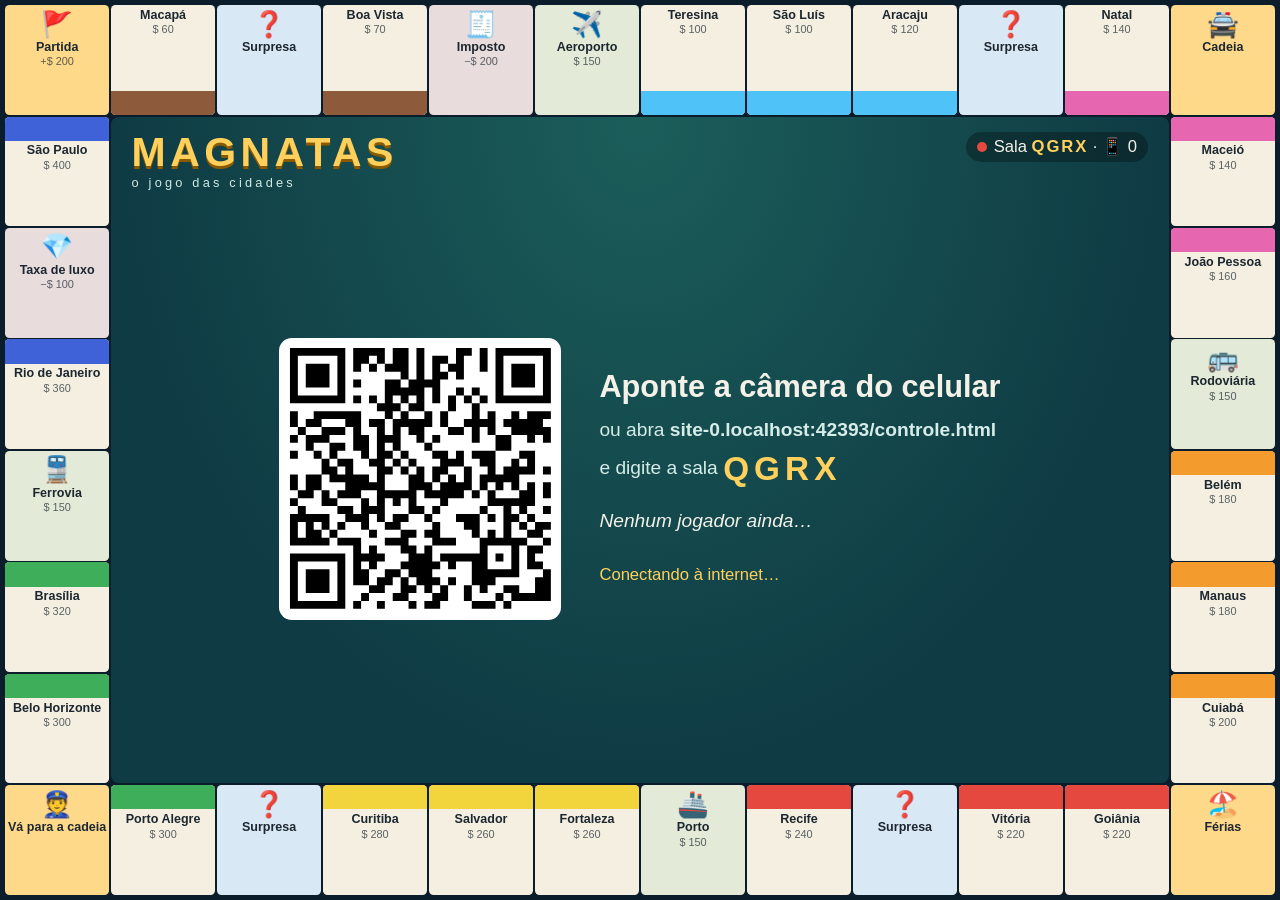
==== index.html @ 0a541d33 "Add Magnatas: TV board game with phone as card machine and dice Static site, no backend. The TV page" ====
<!doctype html>
<html lang="pt-BR">
<head>
<meta charset="utf-8">
<meta name="viewport" content="width=device-width, initial-scale=1">
<title>Magnatas — Tabuleiro (TV)</title>
<link rel="stylesheet" href="css/tv.css">
</head>
<body>
<div id="board">
  <div id="center"></div>
  <div id="tokens"></div>
</div>
<script src="vendor/peerjs.min.js"></script>
<script src="vendor/qrcode.js"></script>
<script src="js/board.js"></script>
<script src="js/game.js"></script>
<script src="js/common.js"></script>
<script src="js/tv.js"></script>
</body>
</html>
---- css/tv.css ----
* { box-sizing: border-box; margin: 0; padding: 0; }
html, body { width: 100%; height: 100%; overflow: hidden; background: #0b1d2a; color: #f4f1e8;
  font-family: "Trebuchet MS", "Segoe UI", Roboto, Arial, sans-serif; cursor: none; }

#board { position: relative; width: 100vw; height: 100vh; display: grid;
  grid-template-columns: repeat(12, 1fr); grid-template-rows: repeat(8, 1fr); gap: 0.15vw; padding: 0.4vw;
  background: #0b1d2a; }

.cell { position: relative; background: #f4efe1; color: #1c2730; border-radius: 0.35vw; overflow: hidden;
  display: flex; flex-direction: column; align-items: center; text-align: center; min-width: 0; min-height: 0; }
.cell .band { width: 100%; height: 22%; flex: none; }
.cell.top .band { order: 9; margin-top: auto; }
.cell .icon { font-size: 2vw; line-height: 1; margin-top: 0.5vw; }
.cell .name { font-size: 0.98vw; font-weight: 700; line-height: 1.05; padding: 0.3vw 0.2vw 0; }
.cell .price { font-size: 0.85vw; opacity: 0.7; padding-top: 0.1vw; }
.cell.t-start, .cell.t-jail, .cell.t-free, .cell.t-gotojail { background: #ffd98a; }
.cell.t-card { background: #d9e8f5; }
.cell.t-tax { background: #e8dcdc; }
.cell.t-trans { background: #e3ead8; }
.cell.mort { filter: grayscale(0.8) brightness(0.8); }
.cell .own { position: absolute; left: 0; right: 0; bottom: 0; font-size: 0.8vw; font-weight: 700; color: #10202c;
  line-height: 1.5; white-space: nowrap; overflow: hidden; }
.cell.top.t-prop .own { bottom: 22%; }

#tokens { position: absolute; left: 0; top: 0; right: 0; bottom: 0; pointer-events: none; }
.token { position: absolute; width: 2.5vw; height: 2.5vw; margin: -1.25vw 0 0 -1.25vw; border-radius: 50%;
  background: #10202c; border: 0.3vw solid #fff; font-size: 1.35vw; line-height: 1.9vw; text-align: center;
  transition: left 0.2s linear, top 0.2s linear; box-shadow: 0 0.2vw 0.5vw rgba(0, 0, 0, 0.6); z-index: 2; }
.token.active { animation: pulse 1s infinite; z-index: 3; }
.token.jailed { filter: grayscale(1); }
@keyframes pulse { 50% { transform: scale(1.25); } }

#center { grid-column: 2 / 12; grid-row: 2 / 8; background: radial-gradient(ellipse at 50% 0%, #1b5e5a, #0f3b44 70%);
  border-radius: 0.6vw; padding: 1.2vw 1.6vw; display: flex; flex-direction: column; min-width: 0; min-height: 0; overflow: hidden; }
.head { display: flex; justify-content: space-between; align-items: flex-start; flex: none; }
.logo { font-size: 3.2vw; font-weight: 900; letter-spacing: 0.35vw; color: #ffd15c; line-height: 1;
  text-shadow: 0 0.2vw 0 #8a5a00; }
.logo small { display: block; font-size: 1vw; letter-spacing: 0.25vw; color: #cfe9e4; font-weight: 400; text-shadow: none; margin-top: 0.3vw; }
#roominfo { font-size: 1.3vw; background: rgba(0, 0, 0, 0.3); padding: 0.4vw 0.9vw; border-radius: 2vw; }
#roominfo b { color: #ffd15c; letter-spacing: 0.15vw; }
.dot { display: inline-block; width: 0.8vw; height: 0.8vw; border-radius: 50%; margin-right: 0.5vw; background: #e5483f; }
.dot.on { background: #5be37d; }

#lobby { flex: 1; display: flex; align-items: center; justify-content: center; gap: 3vw; min-height: 0; }
.qr { width: 22vw; height: 22vw; background: #fff; border-radius: 1vw; padding: 0.5vw; flex: none; }
.qr svg { width: 100%; height: 100%; display: block; }
.how h2 { font-size: 2.4vw; margin-bottom: 0.8vw; }
.how p { font-size: 1.5vw; line-height: 1.5; color: #d6ece8; }
.how .code { font-size: 2.6vw; font-weight: 900; color: #ffd15c; letter-spacing: 0.4vw; vertical-align: middle; }
.joined { margin: 1.2vw 0; min-height: 3vw; font-size: 1.5vw; }
.chip { display: inline-block; border: 0.25vw solid; border-radius: 2vw; padding: 0.2vw 0.9vw; margin: 0 0.5vw 0.5vw 0; background: rgba(0, 0, 0, 0.3); }
.how .hint { font-size: 1.3vw; color: #ffd15c; max-width: 38vw; }

#game { flex: 1; display: flex; gap: 1.4vw; min-height: 0; margin-top: 1vw; }
#players { width: 20vw; flex: none; display: flex; flex-direction: column; gap: 0.5vw; }
.pl { display: grid; grid-template-columns: 2.4vw 1fr auto; grid-template-rows: auto auto; align-items: center;
  background: rgba(0, 0, 0, 0.3); border-left: 0.5vw solid; border-radius: 0.5vw; padding: 0.35vw 0.7vw; }
.pl .tk { grid-row: 1 / 3; font-size: 1.6vw; }
.pl .nm { font-size: 1.25vw; font-weight: 700; overflow: hidden; white-space: nowrap; text-overflow: ellipsis; }
.pl .mn { grid-column: 2; grid-row: 2; font-size: 1.4vw; color: #9ff0b3; font-weight: 700; }
.pl .pp { grid-column: 3; grid-row: 1 / 3; font-size: 1.1vw; opacity: 0.85; }
.pl.cur { background: rgba(255, 209, 92, 0.22); outline: 0.15vw solid #ffd15c; }
.pl.out { opacity: 0.4; }
.pl.out .mn { color: #ff8a80; }

#stage { flex: 1; display: flex; flex-direction: column; align-items: center; text-align: center; min-width: 0; }
#turn { font-size: 2.2vw; font-weight: 800; }
#status { font-size: 1.35vw; color: #d6ece8; margin-top: 0.8vw; min-height: 3.4vw; }
.dice { display: flex; gap: 1.4vw; margin-top: 1vw; }
.die { width: 6vw; height: 6vw; background: #fff; border-radius: 1vw; display: grid; grid-template-columns: repeat(3, 1fr);
  grid-template-rows: repeat(3, 1fr); padding: 0.7vw; box-shadow: 0 0.4vw 0 #b9b9b9, 0 0.6vw 1vw rgba(0, 0, 0, 0.5); }
.die i { border-radius: 50%; margin: 12%; }
.die i.on { background: #c62828; }
.dice.rolling .die { animation: shake 0.18s infinite; }
@keyframes shake { 25% { transform: rotate(-14deg) translateY(-0.5vw); } 75% { transform: rotate(14deg) translateY(0.3vw); } }
.cardbox { background: #fff8dc; color: #2a2a2a; border-radius: 0.6vw; padding: 0.6vw 1vw; font-size: 1.2vw; max-width: 28vw;
  box-shadow: 0 0.3vw 0.8vw rgba(0, 0, 0, 0.4); }
.cardbox b { display: block; color: #1565c0; font-size: 1vw; }
#card.pop .cardbox { animation: pop 0.6s; }
@keyframes pop { 0% { transform: scale(0.3) rotate(-8deg); } 60% { transform: scale(1.15); } }

#log { width: 21vw; flex: none; font-size: 0.98vw; line-height: 1.35; color: #cfe3df; display: flex; flex-direction: column;
  justify-content: flex-end; overflow: hidden; background: rgba(0, 0, 0, 0.22); border-radius: 0.5vw; padding: 0.6vw 0.8vw; }
#log div { padding: 0.15vw 0; border-top: 1px solid rgba(255, 255, 255, 0.07); }
#log div:last-child { color: #fff; font-weight: 700; }
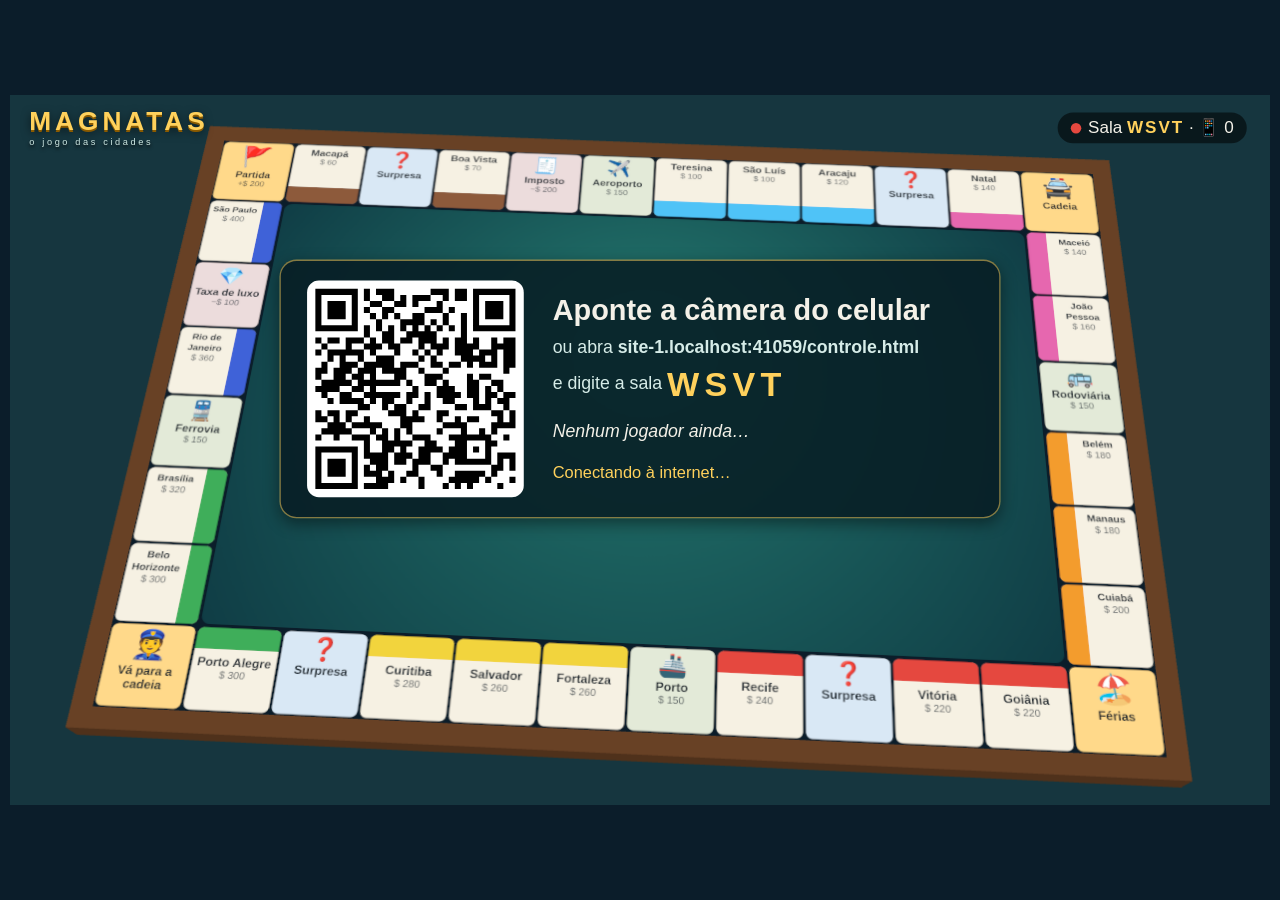
==== commit 12ed734d: "Make the TV board 3D with animated characters, dice and buildings The TV page now renders the board " ====
--- a/index.html
+++ b/index.html
@@ -4,18 +4,28 @@
 <meta charset="utf-8">
 <meta name="viewport" content="width=device-width, initial-scale=1">
 <title>Magnatas — Tabuleiro (TV)</title>
-<link rel="stylesheet" href="css/tv.css">
+<link rel="stylesheet" href="css/tv3d.css">
 </head>
 <body>
-<div id="board">
-  <div id="center"></div>
-  <div id="tokens"></div>
+<div id="stage">
+  <canvas id="gl"></canvas>
+  <div id="hud">
+    <div class="logo">MAGNATAS<small>o jogo das cidades</small></div>
+    <div id="roominfo"></div>
+    <div id="lobby"></div>
+    <div id="game">
+      <div id="players"></div>
+      <div id="mid"><div id="turn"></div><div id="status"></div><div id="card"></div></div>
+      <div id="log"></div>
+    </div>
+  </div>
 </div>
 <script src="vendor/peerjs.min.js"></script>
 <script src="vendor/qrcode.js"></script>
+<script src="vendor/three.min.js"></script>
 <script src="js/board.js"></script>
 <script src="js/game.js"></script>
 <script src="js/common.js"></script>
-<script src="js/tv.js"></script>
+<script src="js/tv3d.js"></script>
 </body>
 </html>
--- a/css/tv3d.css
+++ b/css/tv3d.css
@@ -0,0 +1,55 @@
+* { box-sizing: border-box; margin: 0; padding: 0; }
+html, body { width: 100%; height: 100%; overflow: hidden; background: #0b1d2a; color: #f4f1e8;
+  font-family: "Trebuchet MS", "Segoe UI", Roboto, Arial, sans-serif; cursor: none; }
+
+/* Tudo é desenhado em 1920x1080 e o tv3d.js escala para caber na área visível do navegador. */
+#stage { position: fixed; left: 0; top: 0; width: 1920px; height: 1080px; transform-origin: 0 0; overflow: hidden; }
+#gl { position: absolute; left: 0; top: 0; width: 1920px; height: 1080px; display: block; }
+#hud { position: absolute; left: 0; top: 0; width: 1920px; height: 1080px; pointer-events: none; }
+
+.logo { position: absolute; left: 30px; top: 18px; font-size: 40px; font-weight: 900; letter-spacing: 6px; color: #ffd15c; line-height: 1;
+  text-shadow: 0 4px 0 #8a5a00, 0 6px 14px rgba(0, 0, 0, 0.6); }
+.logo small { display: block; font-size: 14px; letter-spacing: 4px; color: #cfe9e4; font-weight: 400; text-shadow: 0 2px 6px #000; margin-top: 6px; }
+#roominfo { position: absolute; right: 36px; top: 26px; font-size: 26px; background: rgba(0, 0, 0, 0.55); padding: 8px 20px; border-radius: 40px; }
+#roominfo b { color: #ffd15c; letter-spacing: 3px; }
+.dot { display: inline-block; width: 16px; height: 16px; border-radius: 50%; margin-right: 10px; background: #e5483f; }
+.dot.on { background: #5be37d; }
+
+.panel, #lobby, .pl, #log, .cardbox { box-shadow: 0 8px 24px rgba(0, 0, 0, 0.45); }
+
+#lobby { position: absolute; left: 50%; top: 250px; transform: translateX(-50%); display: flex; align-items: center; gap: 44px;
+  background: rgba(8, 28, 36, 0.86); border: 2px solid rgba(255, 209, 92, 0.5); border-radius: 26px; padding: 30px 40px; }
+.qr { width: 330px; height: 330px; background: #fff; border-radius: 18px; padding: 8px; flex: none; }
+.qr svg { width: 100%; height: 100%; display: block; }
+.how { width: 640px; }
+.how h2 { font-size: 44px; margin-bottom: 12px; }
+.how p { font-size: 27px; line-height: 1.45; color: #d6ece8; word-break: break-word; }
+.how .code { font-size: 52px; font-weight: 900; color: #ffd15c; letter-spacing: 8px; vertical-align: middle; }
+.joined { margin: 18px 0 10px; min-height: 50px; font-size: 27px; }
+.chip { display: inline-block; border: 4px solid; border-radius: 40px; padding: 2px 16px; margin: 0 10px 10px 0; background: rgba(0, 0, 0, 0.4); }
+.how .hint { font-size: 25px; color: #ffd15c; }
+
+#players { position: absolute; left: 480px; top: 300px; width: 300px; display: flex; flex-direction: column; gap: 9px; }
+.pl { display: grid; grid-template-columns: 46px 1fr auto; align-items: center; background: rgba(8, 28, 36, 0.82);
+  border-left: 10px solid; border-radius: 12px; padding: 5px 12px; }
+.pl .tk { grid-row: 1 / 3; font-size: 30px; }
+.pl .nm { font-size: 23px; font-weight: 700; overflow: hidden; white-space: nowrap; text-overflow: ellipsis; }
+.pl .mn { grid-column: 2; grid-row: 2; font-size: 26px; color: #9ff0b3; font-weight: 800; }
+.pl .pp { grid-column: 3; grid-row: 1 / 3; font-size: 21px; opacity: 0.85; }
+.pl.cur { background: rgba(92, 72, 10, 0.9); outline: 3px solid #ffd15c; }
+.pl.out { opacity: 0.45; }
+.pl.out .mn { color: #ff8a80; }
+
+#mid { position: absolute; left: 790px; width: 450px; top: 285px; text-align: center; display: flex; flex-direction: column; align-items: center; }
+#turn { font-size: 40px; font-weight: 900; text-shadow: 0 3px 8px #000; }
+#status { font-size: 25px; color: #e6f5f2; margin-top: 6px; text-shadow: 0 2px 6px #000; min-height: 62px; }
+.cardbox { background: #fff8dc; color: #2a2a2a; border-radius: 12px; padding: 10px 18px; font-size: 22px; margin-top: 8px; }
+.cardbox b { display: block; color: #1565c0; font-size: 19px; }
+#card.pop .cardbox { animation: pop 0.6s; }
+@keyframes pop { 0% { transform: scale(0.3) rotate(-8deg); } 60% { transform: scale(1.15); } }
+
+#log { position: absolute; left: 1248px; top: 300px; width: 285px; font-size: 18px; line-height: 1.3; color: #cfe3df;
+  background: rgba(8, 28, 36, 0.82); border-radius: 12px; padding: 8px 14px; }
+#log div { padding: 4px 0; border-top: 1px solid rgba(255, 255, 255, 0.08); }
+#log div:first-child { border-top: 0; }
+#log div:last-child { color: #fff; font-weight: 700; }
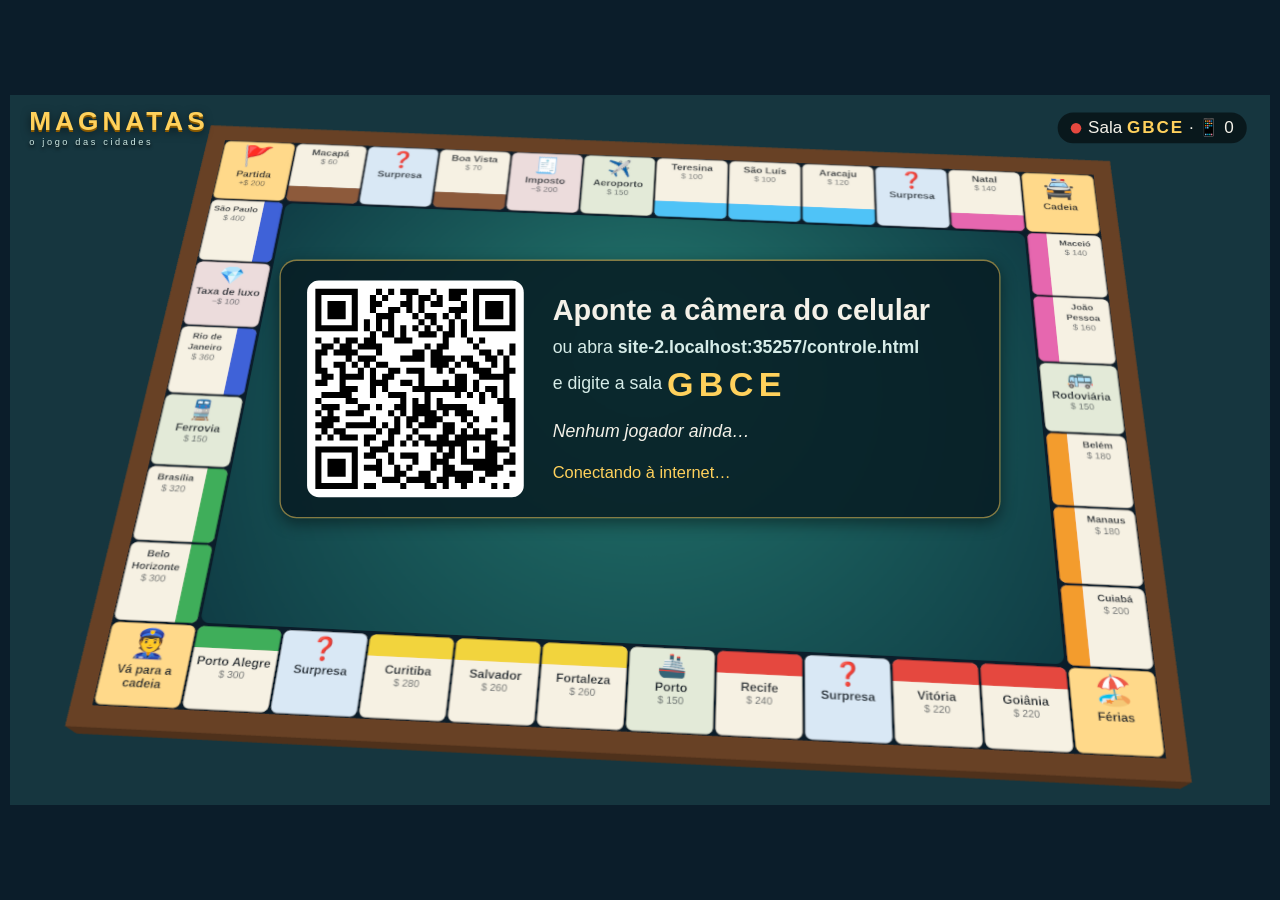
==== commit 6c925ed9: "Auto-update open TVs and phones when a new version is published Asset URLs carry ?v= to bypass brows" ====
--- a/index.html
+++ b/index.html
@@ -2,9 +2,10 @@
 <html lang="pt-BR">
 <head>
 <meta charset="utf-8">
+<meta http-equiv="Cache-Control" content="no-cache">
 <meta name="viewport" content="width=device-width, initial-scale=1">
 <title>Magnatas — Tabuleiro (TV)</title>
-<link rel="stylesheet" href="css/tv3d.css">
+<link rel="stylesheet" href="css/tv3d.css?v=4">
 </head>
 <body>
 <div id="stage">
@@ -20,12 +21,12 @@
     </div>
   </div>
 </div>
-<script src="vendor/peerjs.min.js"></script>
-<script src="vendor/qrcode.js"></script>
-<script src="vendor/three.min.js"></script>
-<script src="js/board.js"></script>
-<script src="js/game.js"></script>
-<script src="js/common.js"></script>
-<script src="js/tv3d.js"></script>
+<script src="vendor/peerjs.min.js?v=4"></script>
+<script src="vendor/qrcode.js?v=4"></script>
+<script src="vendor/three.min.js?v=4"></script>
+<script src="js/board.js?v=4"></script>
+<script src="js/game.js?v=4"></script>
+<script src="js/common.js?v=4"></script>
+<script src="js/tv3d.js?v=4"></script>
 </body>
 </html>
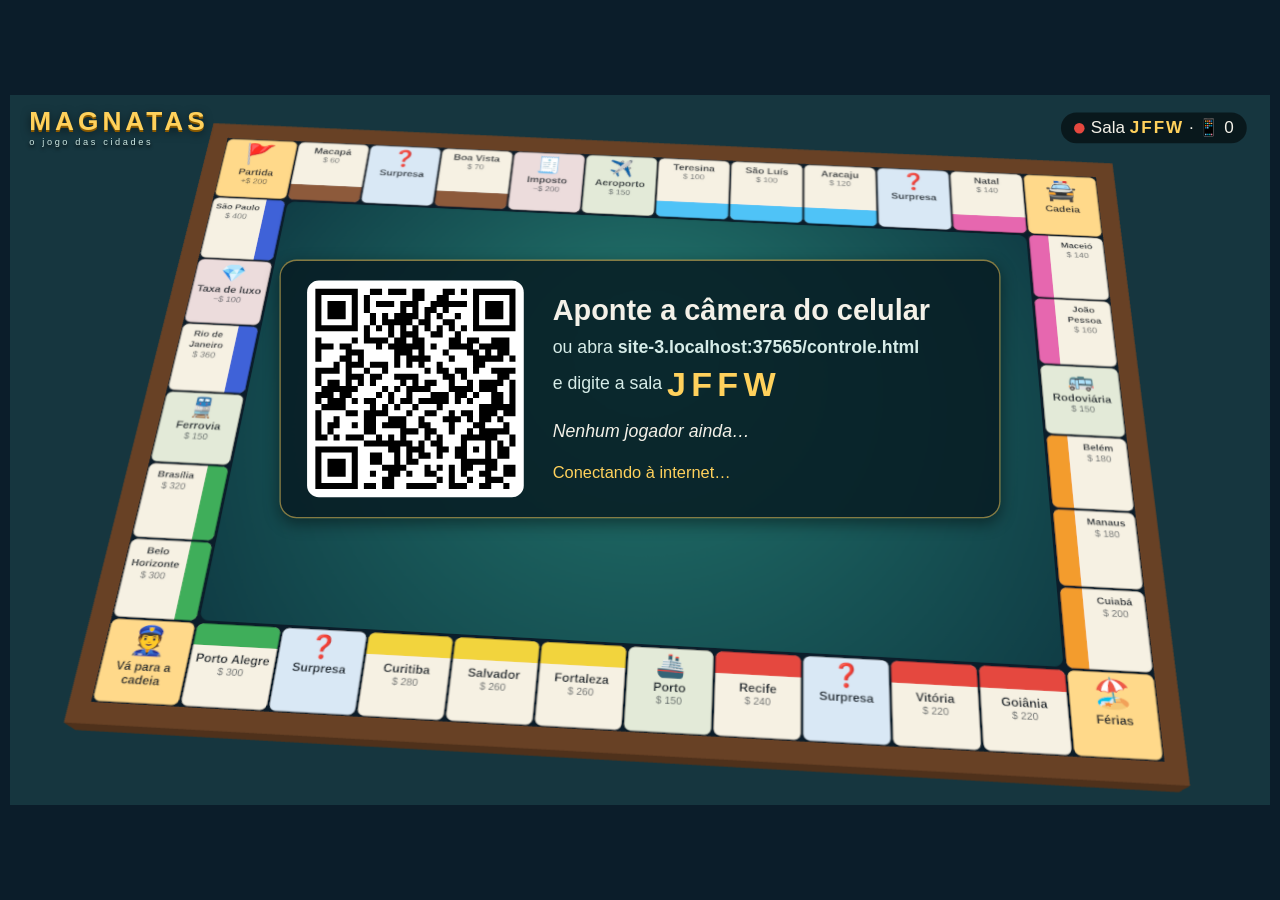
==== commit 020814ed: "Allow building on any owned property and harden TV-phone connection Building no longer requires the " ====
--- a/index.html
+++ b/index.html
@@ -5,7 +5,7 @@
 <meta http-equiv="Cache-Control" content="no-cache">
 <meta name="viewport" content="width=device-width, initial-scale=1">
 <title>Magnatas — Tabuleiro (TV)</title>
-<link rel="stylesheet" href="css/tv3d.css?v=4">
+<link rel="stylesheet" href="css/tv3d.css?v=5">
 </head>
 <body>
 <div id="stage">
@@ -21,12 +21,12 @@
     </div>
   </div>
 </div>
-<script src="vendor/peerjs.min.js?v=4"></script>
-<script src="vendor/qrcode.js?v=4"></script>
-<script src="vendor/three.min.js?v=4"></script>
-<script src="js/board.js?v=4"></script>
-<script src="js/game.js?v=4"></script>
-<script src="js/common.js?v=4"></script>
-<script src="js/tv3d.js?v=4"></script>
+<script src="vendor/peerjs.min.js?v=5"></script>
+<script src="vendor/qrcode.js?v=5"></script>
+<script src="vendor/three.min.js?v=5"></script>
+<script src="js/board.js?v=5"></script>
+<script src="js/game.js?v=5"></script>
+<script src="js/common.js?v=5"></script>
+<script src="js/tv3d.js?v=5"></script>
 </body>
 </html>
